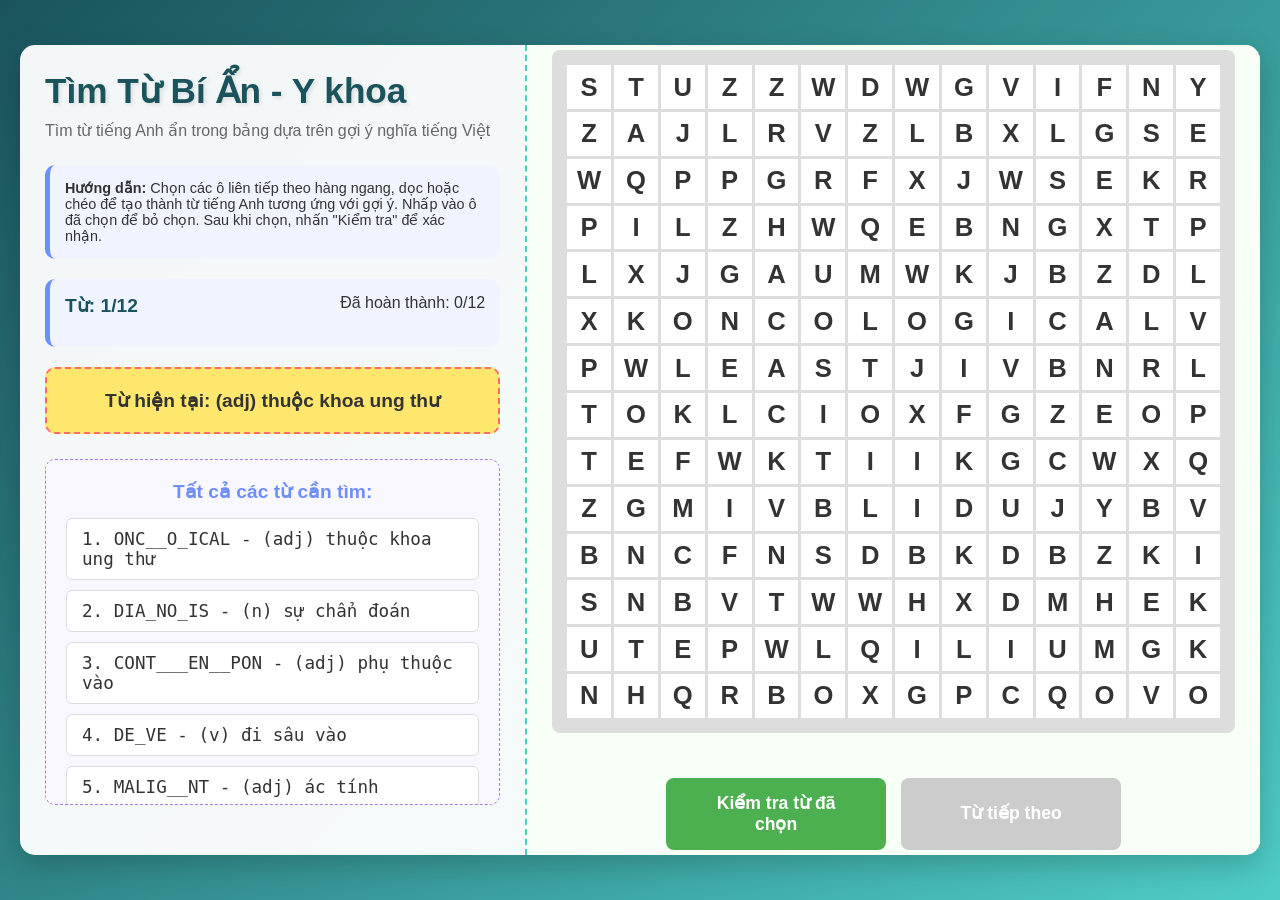
==== index.html @ 39b3ceda "Add files via upload" ====
<!DOCTYPE html>
<html lang="vi">
<head>
    <meta charset="UTF-8">
    <meta name="viewport" content="width=device-width, initial-scale=1.0">
    <title>Tìm Từ Bí Ẩn - Y khoa</title>
    <style>
        * {
            box-sizing: border-box;
            font-family: 'Segoe UI', Tahoma, Geneva, Verdana, sans-serif;
            margin: 0;
            padding: 0;
        }
        
        body {
            background: linear-gradient(135deg, #1a535c, #4ecdc4);
            min-height: 100vh;
            display: flex;
            align-items: center;
            justify-content: center;
            padding: 20px;
            color: #333;
        }
        
        .container {
            display: flex;
            max-width: 1400px;
            width: 100%;
            background-color: rgba(255, 255, 255, 0.95);
            border-radius: 15px;
            box-shadow: 0 10px 30px rgba(0, 0, 0, 0.2);
            overflow: hidden;
            height: 90vh;
        }
        
        .left-panel {
            flex: 0.4;
            padding: 25px;
            display: flex;
            flex-direction: column;
            overflow-y: auto;
        }
        
        .right-panel {
            flex: 0.6;
            padding: 25px;
            display: flex;
            flex-direction: column;
            align-items: center;
            justify-content: center;
            background-color: #f7fff7;
            border-left: 2px dashed #4ecdc4;
        }
        
        h1 {
            color: #1a535c;
            margin-bottom: 10px;
            font-size: 2.2rem;
            text-shadow: 2px 2px 4px rgba(0, 0, 0, 0.1);
        }
        
        .subtitle {
            color: #666;
            margin-bottom: 25px;
            font-size: 1rem;
        }
        
        .game-info {
            display: flex;
            justify-content: space-between;
            margin-bottom: 20px;
            background-color: #f0f4ff;
            padding: 15px;
            border-radius: 10px;
            border-left: 5px solid #6e8efb;
        }
        
        .current-word {
            background-color: #ffe66d;
            padding: 20px;
            border-radius: 10px;
            margin-bottom: 25px;
            text-align: center;
            font-size: 1.2rem;
            font-weight: bold;
            border: 2px dashed #ff6b6b;
        }
        
        .hint-section {
            background-color: #f9f7ff;
            padding: 20px;
            border-radius: 10px;
            margin-bottom: 25px;
            border: 1px dashed #a777e3;
            flex-grow: 1;
            overflow-y: auto;
        }
        
        .hint-title {
            font-weight: bold;
            color: #6e8efb;
            margin-bottom: 15px;
            font-size: 1.2rem;
            text-align: center;
        }
        
        .hints {
            display: grid;
            grid-template-columns: 1fr;
            gap: 10px;
        }
        
        .hint-item {
            padding: 10px 15px;
            background-color: white;
            border-radius: 6px;
            border: 1px solid #ddd;
            transition: all 0.3s;
            font-family: monospace;
            font-size: 1.1rem;
        }
        
        .hint-item.found {
            background-color: #e6f7e9;
            border-color: #4CAF50;
            text-decoration: line-through;
            color: #2e7d32;
        }
        
        .game-board {
            display: grid;
            grid-template-columns: repeat(14, 1fr);
            gap: 3px;
            margin: 0 auto 25px;
            background-color: #ddd;
            padding: 15px;
            border-radius: 8px;
            width: 100%;
            max-width: 700px;
        }
        
        .cell {
            aspect-ratio: 1;
            display: flex;
            align-items: center;
            justify-content: center;
            background-color: white;
            font-weight: bold;
            font-size: 1.6rem;
            cursor: pointer;
            transition: all 0.2s;
            user-select: none;
            min-height: 40px;
        }
        
        .cell:hover {
            background-color: #f0f0f0;
            transform: scale(1.05);
        }
        
        .cell.selected {
            background-color: #b3e5fc;
        }
        
        .cell.found {
            background-color: #a5d6a7;
            color: #1b5e20;
        }
        
        .controls {
            display: flex;
            justify-content: center;
            gap: 15px;
            margin-top: 20px;
            width: 100%;
        }
        
        button {
            padding: 15px 30px;
            border: none;
            border-radius: 8px;
            font-weight: bold;
            cursor: pointer;
            transition: all 0.3s;
            font-size: 1.1rem;
            flex: 1;
            max-width: 220px;
        }
        
        #checkBtn {
            background-color: #4CAF50;
            color: white;
        }
        
        #checkBtn:hover {
            background-color: #388E3C;
            transform: translateY(-2px);
        }
        
        #nextBtn {
            background-color: #2196F3;
            color: white;
        }
        
        #nextBtn:hover {
            background-color: #1976D2;
            transform: translateY(-2px);
        }
        
        #nextBtn:disabled {
            background-color: #ccc;
            cursor: not-allowed;
            transform: none;
        }
        
        .message {
            margin-top: 20px;
            padding: 15px;
            border-radius: 8px;
            text-align: center;
            font-weight: bold;
            display: none;
            width: 100%;
        }
        
        .success {
            background-color: #e8f5e9;
            color: #2e7d32;
            border: 1px solid #4CAF50;
        }
        
        .error {
            background-color: #ffebee;
            color: #c62828;
            border: 1px solid #f44336;
        }
        
        .level-indicator {
            text-align: center;
            margin-bottom: 15px;
            font-size: 1.2rem;
            color: #1a535c;
            font-weight: bold;
        }
        
        .instructions {
            background-color: #f0f4ff;
            padding: 15px;
            border-radius: 10px;
            margin-bottom: 20px;
            font-size: 0.9rem;
            border-left: 5px solid #6e8efb;
        }
        
        .completion-message {
            text-align: center;
            font-size: 1.5rem;
            font-weight: bold;
            color: #1a535c;
            margin-top: 20px;
            display: none;
        }
        
        @media (max-width: 1200px) {
            .container {
                flex-direction: column;
                height: auto;
            }
            
            .right-panel {
                border-left: none;
                border-top: 2px dashed #4ecdc4;
            }
            
            .game-board {
                grid-template-columns: repeat(14, 1fr);
                gap: 2px;
                padding: 10px;
            }
            
            .cell {
                font-size: 1.4rem;
                min-height: 35px;
            }
        }
        
        @media (max-width: 768px) {
            .game-board {
                grid-template-columns: repeat(14, 1fr);
                gap: 1px;
                padding: 5px;
            }
            
            .cell {
                font-size: 1.2rem;
                min-height: 30px;
            }
            
            .hints {
                grid-template-columns: 1fr;
            }
            
            .controls {
                flex-direction: column;
                align-items: center;
            }
            
            button {
                width: 80%;
            }
        }
    </style>
</head>
<body>
    <div class="container">
        <div class="left-panel">
            <h1>Tìm Từ Bí Ẩn - Y khoa</h1>
            <p class="subtitle">Tìm từ tiếng Anh ẩn trong bảng dựa trên gợi ý nghĩa tiếng Việt</p>
            
            <div class="instructions">
                <p><strong>Hướng dẫn:</strong> Chọn các ô liên tiếp theo hàng ngang, dọc hoặc chéo để tạo thành từ tiếng Anh tương ứng với gợi ý. Nhấp vào ô đã chọn để bỏ chọn. Sau khi chọn, nhấn "Kiểm tra" để xác nhận.</p>
            </div>
            
            <div class="game-info">
                <div class="level-indicator">Từ: <span id="currentWordIndex">1</span>/12</div>
                <div class="score">Đã hoàn thành: <span id="foundCount">0</span>/12</div>
            </div>
            
            <div class="current-word">
                <span id="currentWordHint">Từ hiện tại: </span>
            </div>
            
            <div class="hint-section">
                <div class="hint-title">Tất cả các từ cần tìm:</div>
                <div class="hints" id="hintsContainer">
                    <!-- Các gợi ý sẽ được thêm bằng JavaScript -->
                </div>
            </div>
        </div>
        
        <div class="right-panel">
            <div class="game-board" id="gameBoard">
                <!-- Bảng chữ cái sẽ được tạo bằng JavaScript -->
            </div>
            
            <div class="controls">
                <button id="checkBtn">Kiểm tra từ đã chọn</button>
                <button id="nextBtn" disabled>Từ tiếp theo</button>
            </div>
            
            <div class="message" id="message"></div>
            <div class="completion-message" id="completionMessage">Chúc mừng! Bạn đã hoàn thành tất cả các từ!</div>
        </div>
    </div>

    <script>
        // Dữ liệu từ vựng và nghĩa (12 từ y khoa)
        const wordData = [
            { word: "ONCOLOGICAL", meaning: "(adj) thuộc khoa ung thư", found: false },
            { word: "DIAGNOSIS", meaning: "(n) sự chẩn đoán", found: false },
            { word: "CONTINGENTUPON", meaning: "(adj) phụ thuộc vào", found: false },
            { word: "DELVE", meaning: "(v) đi sâu vào", found: false },
            { word: "MALIGNANT", meaning: "(adj) ác tính", found: false },
            { word: "TUMORTISSUE", meaning: "(n) mô khối u", found: false },
            { word: "SQUAMOUS", meaning: "(adj) có vảy (ung thư tế bào vảy)", found: false },
            { word: "EPITHELIAL", meaning: "(adj) thuộc biểu mô (ung thư biểu mô)", found: false },
            { word: "PROGNOSIS", meaning: "(n) sự tiên lượng", found: false },
            { word: "MUTATION", meaning: "(n) sự đột biến", found: false },
            { word: "EVIDENCE", meaning: "(n) bằng chứng", found: false },
            { word: "SCRUPULOUS", meaning: "(adj) tỉ mỉ, cẩn trọng", found: false }
        ];

        // Cấu hình game
        const config = {
            boardSize: 14,
            currentWordIndex: 0,
            selectedCells: [],
            foundWords: 0,
            currentWordPositions: [],
            selectionDirection: null // 'horizontal', 'vertical', 'diagonal'
        };

        // Khởi tạo game
        function initGame() {
            createHints();
            setupEventListeners();
            loadWord(0);
        }

        // Tạo danh sách gợi ý với một số ký tự bị ẩn
        function createHints() {
            const hintsContainer = document.getElementById('hintsContainer');
            hintsContainer.innerHTML = '';
            
            wordData.forEach((item, index) => {
                const hintElement = document.createElement('div');
                hintElement.className = `hint-item ${item.found ? 'found' : ''}`;
                
                // Tạo phiên bản từ với một số ký tự bị ẩn
                const hiddenWord = hideSomeLetters(item.word);
                hintElement.textContent = `${index + 1}. ${hiddenWord} - ${item.meaning}`;
                hintElement.dataset.word = item.word;
                
                hintsContainer.appendChild(hintElement);
            });
        }

        // Ẩn một số ký tự trong từ (thay bằng dấu gạch dưới)
        function hideSomeLetters(word) {
            // Giữ lại ít nhất 2 ký tự đầu và 2 ký tự cuối
            const keepStart = 2;
            const keepEnd = 2;
            
            // Nếu từ quá ngắn, không ẩn ký tự nào
            if (word.length <= keepStart + keepEnd) {
                return word;
            }
            
            // Số ký tự có thể ẩn
            const canHide = word.length - keepStart - keepEnd;
            // Ẩn khoảng 40-60% số ký tự có thể ẩn
            const hideCount = Math.max(1, Math.floor(canHide * (0.4 + Math.random() * 0.2)));
            
            // Tạo mảng ký tự
            let chars = word.split('');
            
            // Tạo danh sách các vị trí có thể ẩn (không phải ký tự đầu và cuối)
            let possiblePositions = [];
            for (let i = keepStart; i < word.length - keepEnd; i++) {
                possiblePositions.push(i);
            }
            
            // Xáo trộn danh sách vị trí
            for (let i = possiblePositions.length - 1; i > 0; i--) {
                const j = Math.floor(Math.random() * (i + 1));
                [possiblePositions[i], possiblePositions[j]] = [possiblePositions[j], possiblePositions[i]];
            }
            
            // Ẩn các ký tự ở các vị trí đã chọn
            for (let i = 0; i < hideCount && i < possiblePositions.length; i++) {
                chars[possiblePositions[i]] = '_';
            }
            
            return chars.join('');
        }

        // Tải từ mới
        function loadWord(index) {
            if (index >= wordData.length) {
                showCompletionMessage();
                return;
            }
            
            config.currentWordIndex = index;
            config.selectedCells = [];
            config.currentWordPositions = [];
            config.selectionDirection = null;
            
            const currentWord = wordData[index];
            document.getElementById('currentWordIndex').textContent = index + 1;
            document.getElementById('currentWordHint').textContent = `Từ hiện tại: ${currentWord.meaning}`;
            
            createBoard();
            placeWordOnBoard(currentWord.word);
            updateUI();
            
            document.getElementById('nextBtn').disabled = true;
        }

        // Tạo bảng chữ cái
        function createBoard() {
            const gameBoard = document.getElementById('gameBoard');
            gameBoard.innerHTML = '';
            gameBoard.style.gridTemplateColumns = `repeat(${config.boardSize}, 1fr)`;
            
            // Tạo bảng với chữ cái ngẫu nhiên
            for (let i = 0; i < config.boardSize * config.boardSize; i++) {
                const cell = document.createElement('div');
                cell.className = 'cell';
                cell.textContent = getRandomLetter();
                cell.dataset.index = i;
                
                cell.addEventListener('click', () => {
                    handleCellClick(cell);
                });
                
                gameBoard.appendChild(cell);
            }
        }

        // Lấy chữ cái ngẫu nhiên
        function getRandomLetter() {
            const alphabet = 'ABCDEFGHIJKLMNOPQRSTUVWXYZ';
            return alphabet[Math.floor(Math.random() * alphabet.length)];
        }

        // Đặt từ vào bảng
        function placeWordOnBoard(word) {
            // Chọn hướng ngẫu nhiên: 0 = ngang, 1 = dọc, 2 = chéo
            const direction = Math.floor(Math.random() * 3);
            let row, col;
            
            // Xác định vị trí bắt đầu sao cho từ vừa với bảng
            switch(direction) {
                case 0: // ngang
                    row = Math.floor(Math.random() * config.boardSize);
                    col = Math.floor(Math.random() * (config.boardSize - word.length));
                    break;
                case 1: // dọc
                    row = Math.floor(Math.random() * (config.boardSize - word.length));
                    col = Math.floor(Math.random() * config.boardSize);
                    break;
                case 2: // chéo
                    row = Math.floor(Math.random() * (config.boardSize - word.length));
                    col = Math.floor(Math.random() * (config.boardSize - word.length));
                    break;
            }
            
            // Đặt từ vào bảng
            for (let i = 0; i < word.length; i++) {
                let index;
                switch(direction) {
                    case 0: // ngang
                        index = row * config.boardSize + (col + i);
                        break;
                    case 1: // dọc
                        index = (row + i) * config.boardSize + col;
                        break;
                    case 2: // chéo
                        index = (row + i) * config.boardSize + (col + i);
                        break;
                }
                
                const cell = document.querySelector(`.cell[data-index="${index}"]`);
                if (cell) {
                    cell.textContent = word[i];
                    cell.dataset.isPartOfWord = true;
                    cell.dataset.word = word;
                    
                    // Lưu vị trí của từ
                    config.currentWordPositions.push(index);
                }
            }
        }

        // Xử lý khi nhấp vào ô
        function handleCellClick(cell) {
            const index = parseInt(cell.dataset.index);
            
            // Nếu ô đã được tìm thấy, không làm gì
            if (cell.classList.contains('found')) {
                return;
            }
            
            // Nếu ô đã được chọn, bỏ chọn nó
            if (config.selectedCells.includes(index)) {
                // Tìm vị trí của ô trong mảng selectedCells
                const pos = config.selectedCells.indexOf(index);
                
                // Nếu đây là ô cuối cùng, chỉ cần xóa nó
                if (pos === config.selectedCells.length - 1) {
                    config.selectedCells.pop();
                    cell.classList.remove('selected');
                    
                    // Nếu không còn ô nào được chọn, đặt lại hướng
                    if (config.selectedCells.length === 0) {
                        config.selectionDirection = null;
                    }
                } 
                // Nếu không phải ô cuối cùng, xóa tất cả các ô từ vị trí này trở đi
                else {
                    // Xóa tất cả các ô từ vị trí này trở đi
                    for (let i = config.selectedCells.length - 1; i >= pos; i--) {
                        const idx = config.selectedCells[i];
                        const c = document.querySelector(`.cell[data-index="${idx}"]`);
                        if (c) {
                            c.classList.remove('selected');
                        }
                    }
                    config.selectedCells.splice(pos);
                    
                    // Nếu không còn ô nào được chọn, đặt lại hướng
                    if (config.selectedCells.length === 0) {
                        config.selectionDirection = null;
                    }
                }
                
                return;
            }
            
            // Nếu đây là ô đầu tiên được chọn
            if (config.selectedCells.length === 0) {
                config.selectedCells.push(index);
                cell.classList.add('selected');
                return;
            }
            
            // Kiểm tra xem ô này có thể được chọn (phải thẳng hàng với các ô đã chọn)
            const lastIndex = config.selectedCells[config.selectedCells.length - 1];
            const isValid = isValidSelection(lastIndex, index);
            
            if (isValid) {
                config.selectedCells.push(index);
                cell.classList.add('selected');
            } else {
                showMessage("Các ô phải được chọn theo hàng ngang, dọc hoặc chéo!", 'error');
            }
        }

        // Kiểm tra xem ô được chọn có hợp lệ không
        function isValidSelection(lastIndex, newIndex) {
            const lastRow = Math.floor(lastIndex / config.boardSize);
            const lastCol = lastIndex % config.boardSize;
            const newRow = Math.floor(newIndex / config.boardSize);
            const newCol = newIndex % config.boardSize;
            
            // Nếu đây là ô thứ hai được chọn, xác định hướng
            if (config.selectedCells.length === 1) {
                const rowDiff = newRow - lastRow;
                const colDiff = newCol - lastCol;
                
                // Chỉ cho phép chọn theo hàng ngang, dọc hoặc chéo
                if ((rowDiff === 0 && Math.abs(colDiff) === 1) || // ngang
                    (colDiff === 0 && Math.abs(rowDiff) === 1) || // dọc
                    (Math.abs(rowDiff) === 1 && Math.abs(colDiff) === 1)) { // chéo
                    
                    // Lưu hướng chọn
                    config.selectionDirection = {
                        row: rowDiff,
                        col: colDiff
                    };
                    return true;
                }
                return false;
            }
            
            // Kiểm tra các ô tiếp theo phải theo đúng hướng đã xác định
            const expectedRow = lastRow + config.selectionDirection.row;
            const expectedCol = lastCol + config.selectionDirection.col;
            
            return newRow === expectedRow && newCol === expectedCol;
        }

        // Kiểm tra từ đã chọn
        function checkSelectedWord() {
            if (config.selectedCells.length === 0) {
                showMessage("Vui lòng chọn ít nhất một ô!", 'error');
                return;
            }
            
            // Lấy chữ cái từ các ô đã chọn
            let selectedWord = '';
            config.selectedCells.forEach(index => {
                const cell = document.querySelector(`.cell[data-index="${index}"]`);
                selectedWord += cell.textContent;
            });
            
            // Kiểm tra xem từ đã chọn có khớp với từ hiện tại không
            const currentWord = wordData[config.currentWordIndex].word;
            
            if (selectedWord === currentWord) {
                // Đánh dấu từ đã tìm thấy
                wordData[config.currentWordIndex].found = true;
                config.foundWords++;
                
                // Đánh dấu các ô đã chọn là đã tìm thấy
                config.selectedCells.forEach(index => {
                    const cell = document.querySelector(`.cell[data-index="${index}"]`);
                    cell.classList.remove('selected');
                    cell.classList.add('found');
                });
                
                config.selectedCells = [];
                
                showMessage(`Chúc mừng! Bạn đã tìm thấy từ "${currentWord}"`, 'success');
                updateUI();
                
                // Kích hoạt nút "Từ tiếp theo"
                document.getElementById('nextBtn').disabled = false;
                
                // Nếu đã tìm thấy tất cả các từ, hiển thị thông báo hoàn thành
                if (config.foundWords === wordData.length) {
                    showCompletionMessage();
                }
            } else {
                showMessage(`"${selectedWord}" không phải là từ đúng. Hãy thử lại!`, 'error');
                
                // Bỏ chọn tất cả các ô
                config.selectedCells.forEach(index => {
                    const cell = document.querySelector(`.cell[data-index="${index}"]`);
                    cell.classList.remove('selected');
                });
                
                config.selectedCells = [];
                config.selectionDirection = null;
            }
        }

        // Chuyển sang từ tiếp theo
        function nextWord() {
            if (config.currentWordIndex < wordData.length - 1) {
                loadWord(config.currentWordIndex + 1);
                showMessage(`Đã chuyển sang từ tiếp theo!`, 'success');
            } else {
                showCompletionMessage();
            }
        }

        // Hiển thị thông báo hoàn thành
        function showCompletionMessage() {
            document.getElementById('completionMessage').style.display = 'block';
            document.getElementById('nextBtn').disabled = true;
            showMessage("Chúc mừng! Bạn đã hoàn thành tất cả các từ!", 'success');
        }

        // Cập nhật giao diện
        function updateUI() {
            document.getElementById('foundCount').textContent = config.foundWords;
            
            // Cập nhật trạng thái gợi ý
            const hintItems = document.querySelectorAll('.hint-item');
            hintItems.forEach((item, index) => {
                if (wordData[index].found) {
                    item.classList.add('found');
                } else {
                    item.classList.remove('found');
                }
            });
        }

        // Hiển thị thông báo
        function showMessage(text, type) {
            const messageElement = document.getElementById('message');
            messageElement.textContent = text;
            messageElement.className = `message ${type}`;
            messageElement.style.display = 'block';
            
            setTimeout(() => {
                messageElement.style.display = 'none';
            }, 3000);
        }

        // Thiết lập sự kiện
        function setupEventListeners() {
            document.getElementById('checkBtn').addEventListener('click', checkSelectedWord);
            document.getElementById('nextBtn').addEventListener('click', nextWord);
        }

        // Khởi chạy game khi trang tải xong
        document.addEventListener('DOMContentLoaded', initGame);
    </script>
</body>
</html>
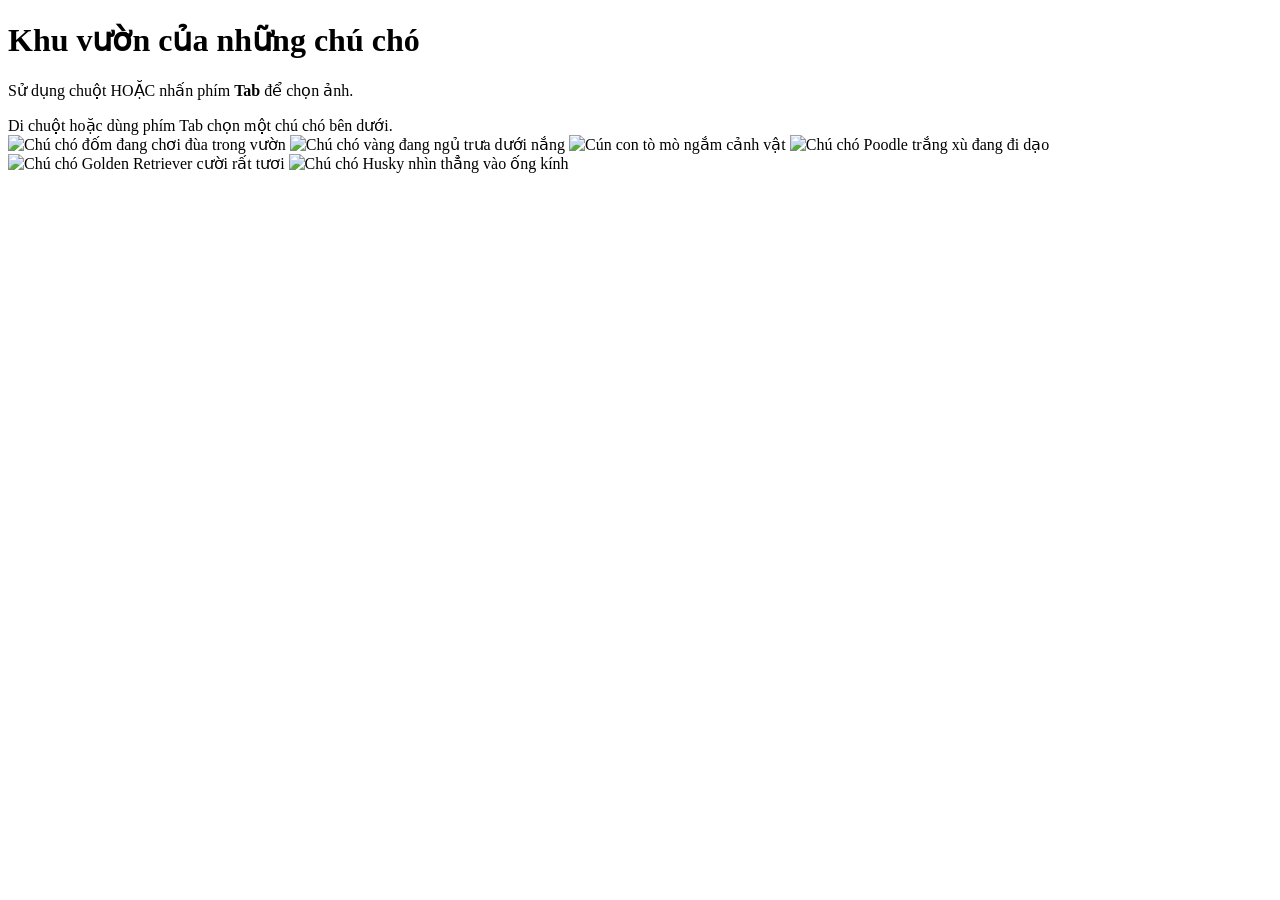
==== commit f7fd49ae: "Update index.html" ====
--- a/index.html
+++ b/index.html
@@ -3,751 +3,40 @@
 <head>
     <meta charset="UTF-8">
     <meta name="viewport" content="width=device-width, initial-scale=1.0">
-    <title>Tìm Từ Bí Ẩn - Y khoa</title>
-    <style>
-        * {
-            box-sizing: border-box;
-            font-family: 'Segoe UI', Tahoma, Geneva, Verdana, sans-serif;
-            margin: 0;
-            padding: 0;
-        }
-        
-        body {
-            background: linear-gradient(135deg, #1a535c, #4ecdc4);
-            min-height: 100vh;
-            display: flex;
-            align-items: center;
-            justify-content: center;
-            padding: 20px;
-            color: #333;
-        }
-        
-        .container {
-            display: flex;
-            max-width: 1400px;
-            width: 100%;
-            background-color: rgba(255, 255, 255, 0.95);
-            border-radius: 15px;
-            box-shadow: 0 10px 30px rgba(0, 0, 0, 0.2);
-            overflow: hidden;
-            height: 90vh;
-        }
-        
-        .left-panel {
-            flex: 0.4;
-            padding: 25px;
-            display: flex;
-            flex-direction: column;
-            overflow-y: auto;
-        }
-        
-        .right-panel {
-            flex: 0.6;
-            padding: 25px;
-            display: flex;
-            flex-direction: column;
-            align-items: center;
-            justify-content: center;
-            background-color: #f7fff7;
-            border-left: 2px dashed #4ecdc4;
-        }
-        
-        h1 {
-            color: #1a535c;
-            margin-bottom: 10px;
-            font-size: 2.2rem;
-            text-shadow: 2px 2px 4px rgba(0, 0, 0, 0.1);
-        }
-        
-        .subtitle {
-            color: #666;
-            margin-bottom: 25px;
-            font-size: 1rem;
-        }
-        
-        .game-info {
-            display: flex;
-            justify-content: space-between;
-            margin-bottom: 20px;
-            background-color: #f0f4ff;
-            padding: 15px;
-            border-radius: 10px;
-            border-left: 5px solid #6e8efb;
-        }
-        
-        .current-word {
-            background-color: #ffe66d;
-            padding: 20px;
-            border-radius: 10px;
-            margin-bottom: 25px;
-            text-align: center;
-            font-size: 1.2rem;
-            font-weight: bold;
-            border: 2px dashed #ff6b6b;
-        }
-        
-        .hint-section {
-            background-color: #f9f7ff;
-            padding: 20px;
-            border-radius: 10px;
-            margin-bottom: 25px;
-            border: 1px dashed #a777e3;
-            flex-grow: 1;
-            overflow-y: auto;
-        }
-        
-        .hint-title {
-            font-weight: bold;
-            color: #6e8efb;
-            margin-bottom: 15px;
-            font-size: 1.2rem;
-            text-align: center;
-        }
-        
-        .hints {
-            display: grid;
-            grid-template-columns: 1fr;
-            gap: 10px;
-        }
-        
-        .hint-item {
-            padding: 10px 15px;
-            background-color: white;
-            border-radius: 6px;
-            border: 1px solid #ddd;
-            transition: all 0.3s;
-            font-family: monospace;
-            font-size: 1.1rem;
-        }
-        
-        .hint-item.found {
-            background-color: #e6f7e9;
-            border-color: #4CAF50;
-            text-decoration: line-through;
-            color: #2e7d32;
-        }
-        
-        .game-board {
-            display: grid;
-            grid-template-columns: repeat(14, 1fr);
-            gap: 3px;
-            margin: 0 auto 25px;
-            background-color: #ddd;
-            padding: 15px;
-            border-radius: 8px;
-            width: 100%;
-            max-width: 700px;
-        }
-        
-        .cell {
-            aspect-ratio: 1;
-            display: flex;
-            align-items: center;
-            justify-content: center;
-            background-color: white;
-            font-weight: bold;
-            font-size: 1.6rem;
-            cursor: pointer;
-            transition: all 0.2s;
-            user-select: none;
-            min-height: 40px;
-        }
-        
-        .cell:hover {
-            background-color: #f0f0f0;
-            transform: scale(1.05);
-        }
-        
-        .cell.selected {
-            background-color: #b3e5fc;
-        }
-        
-        .cell.found {
-            background-color: #a5d6a7;
-            color: #1b5e20;
-        }
-        
-        .controls {
-            display: flex;
-            justify-content: center;
-            gap: 15px;
-            margin-top: 20px;
-            width: 100%;
-        }
-        
-        button {
-            padding: 15px 30px;
-            border: none;
-            border-radius: 8px;
-            font-weight: bold;
-            cursor: pointer;
-            transition: all 0.3s;
-            font-size: 1.1rem;
-            flex: 1;
-            max-width: 220px;
-        }
-        
-        #checkBtn {
-            background-color: #4CAF50;
-            color: white;
-        }
-        
-        #checkBtn:hover {
-            background-color: #388E3C;
-            transform: translateY(-2px);
-        }
-        
-        #nextBtn {
-            background-color: #2196F3;
-            color: white;
-        }
-        
-        #nextBtn:hover {
-            background-color: #1976D2;
-            transform: translateY(-2px);
-        }
-        
-        #nextBtn:disabled {
-            background-color: #ccc;
-            cursor: not-allowed;
-            transform: none;
-        }
-        
-        .message {
-            margin-top: 20px;
-            padding: 15px;
-            border-radius: 8px;
-            text-align: center;
-            font-weight: bold;
-            display: none;
-            width: 100%;
-        }
-        
-        .success {
-            background-color: #e8f5e9;
-            color: #2e7d32;
-            border: 1px solid #4CAF50;
-        }
-        
-        .error {
-            background-color: #ffebee;
-            color: #c62828;
-            border: 1px solid #f44336;
-        }
-        
-        .level-indicator {
-            text-align: center;
-            margin-bottom: 15px;
-            font-size: 1.2rem;
-            color: #1a535c;
-            font-weight: bold;
-        }
-        
-        .instructions {
-            background-color: #f0f4ff;
-            padding: 15px;
-            border-radius: 10px;
-            margin-bottom: 20px;
-            font-size: 0.9rem;
-            border-left: 5px solid #6e8efb;
-        }
-        
-        .completion-message {
-            text-align: center;
-            font-size: 1.5rem;
-            font-weight: bold;
-            color: #1a535c;
-            margin-top: 20px;
-            display: none;
-        }
-        
-        @media (max-width: 1200px) {
-            .container {
-                flex-direction: column;
-                height: auto;
-            }
-            
-            .right-panel {
-                border-left: none;
-                border-top: 2px dashed #4ecdc4;
-            }
-            
-            .game-board {
-                grid-template-columns: repeat(14, 1fr);
-                gap: 2px;
-                padding: 10px;
-            }
-            
-            .cell {
-                font-size: 1.4rem;
-                min-height: 35px;
-            }
-        }
-        
-        @media (max-width: 768px) {
-            .game-board {
-                grid-template-columns: repeat(14, 1fr);
-                gap: 1px;
-                padding: 5px;
-            }
-            
-            .cell {
-                font-size: 1.2rem;
-                min-height: 30px;
-            }
-            
-            .hints {
-                grid-template-columns: 1fr;
-            }
-            
-            .controls {
-                flex-direction: column;
-                align-items: center;
-            }
-            
-            button {
-                width: 80%;
-            }
-        }
-    </style>
+    <title>Khu vườn của những chú chó - Bản Nâng Cấp</title>
+    <link rel="stylesheet" href="css/style.css">
 </head>
 <body>
-    <div class="container">
-        <div class="left-panel">
-            <h1>Tìm Từ Bí Ẩn - Y khoa</h1>
-            <p class="subtitle">Tìm từ tiếng Anh ẩn trong bảng dựa trên gợi ý nghĩa tiếng Việt</p>
-            
-            <div class="instructions">
-                <p><strong>Hướng dẫn:</strong> Chọn các ô liên tiếp theo hàng ngang, dọc hoặc chéo để tạo thành từ tiếng Anh tương ứng với gợi ý. Nhấp vào ô đã chọn để bỏ chọn. Sau khi chọn, nhấn "Kiểm tra" để xác nhận.</p>
-            </div>
-            
-            <div class="game-info">
-                <div class="level-indicator">Từ: <span id="currentWordIndex">1</span>/12</div>
-                <div class="score">Đã hoàn thành: <span id="foundCount">0</span>/12</div>
-            </div>
-            
-            <div class="current-word">
-                <span id="currentWordHint">Từ hiện tại: </span>
-            </div>
-            
-            <div class="hint-section">
-                <div class="hint-title">Tất cả các từ cần tìm:</div>
-                <div class="hints" id="hintsContainer">
-                    <!-- Các gợi ý sẽ được thêm bằng JavaScript -->
-                </div>
-            </div>
-        </div>
-        
-        <div class="right-panel">
-            <div class="game-board" id="gameBoard">
-                <!-- Bảng chữ cái sẽ được tạo bằng JavaScript -->
-            </div>
-            
-            <div class="controls">
-                <button id="checkBtn">Kiểm tra từ đã chọn</button>
-                <button id="nextBtn" disabled>Từ tiếp theo</button>
-            </div>
-            
-            <div class="message" id="message"></div>
-            <div class="completion-message" id="completionMessage">Chúc mừng! Bạn đã hoàn thành tất cả các từ!</div>
-        </div>
+
+    <h1>Khu vườn của những chú chó</h1>
+    <p>Sử dụng chuột HOẶC nhấn phím <b>Tab</b> để chọn ảnh.</p>
+    
+    <!-- Khung hiển thị chính -->
+    <div id="main-container">
+        <span id="main-text">Di chuột hoặc dùng phím Tab chọn một chú chó bên dưới.</span>
     </div>
 
-    <script>
-        // Dữ liệu từ vựng và nghĩa (12 từ y khoa)
-        const wordData = [
-            { word: "ONCOLOGICAL", meaning: "(adj) thuộc khoa ung thư", found: false },
-            { word: "DIAGNOSIS", meaning: "(n) sự chẩn đoán", found: false },
-            { word: "CONTINGENTUPON", meaning: "(adj) phụ thuộc vào", found: false },
-            { word: "DELVE", meaning: "(v) đi sâu vào", found: false },
-            { word: "MALIGNANT", meaning: "(adj) ác tính", found: false },
-            { word: "TUMORTISSUE", meaning: "(n) mô khối u", found: false },
-            { word: "SQUAMOUS", meaning: "(adj) có vảy (ung thư tế bào vảy)", found: false },
-            { word: "EPITHELIAL", meaning: "(adj) thuộc biểu mô (ung thư biểu mô)", found: false },
-            { word: "PROGNOSIS", meaning: "(n) sự tiên lượng", found: false },
-            { word: "MUTATION", meaning: "(n) sự đột biến", found: false },
-            { word: "EVIDENCE", meaning: "(n) bằng chứng", found: false },
-            { word: "SCRUPULOUS", meaning: "(adj) tỉ mỉ, cẩn trọng", found: false }
-        ];
+    <!-- Danh sách 6 ảnh nhỏ -->
+    <div class="thumbnail-list">
+        <img src="https://images.unsplash.com/photo-1543466835-00a7907e9de1?w=400" 
+             alt="Chú chó đốm đang chơi đùa trong vườn" class="thumbnail">
+        
+        <img src="https://images.unsplash.com/photo-1583337130417-3346a1be7dee?w=400" 
+             alt="Chú chó vàng đang ngủ trưa dưới nắng" class="thumbnail">
+        
+        <img src="https://images.unsplash.com/photo-1517849845537-4d257902454a?w=400" 
+             alt="Cún con tò mò ngắm cảnh vật" class="thumbnail">
+             
+        <img src="https://images.unsplash.com/photo-1537151608828-ea2b11777ee8?w=400" 
+             alt="Chú chó Poodle trắng xù đang đi dạo" class="thumbnail">
+             
+        <img src="https://images.unsplash.com/photo-1518717758536-85ae29035b6d?w=400" 
+             alt="Chú chó Golden Retriever cười rất tươi" class="thumbnail">
+             
+        <img src="https://images.unsplash.com/photo-1477884213360-7e9d7dcc1e48?w=400" 
+             alt="Chú chó Husky nhìn thẳng vào ống kính" class="thumbnail">
+    </div>
 
-        // Cấu hình game
-        const config = {
-            boardSize: 14,
-            currentWordIndex: 0,
-            selectedCells: [],
-            foundWords: 0,
-            currentWordPositions: [],
-            selectionDirection: null // 'horizontal', 'vertical', 'diagonal'
-        };
-
-        // Khởi tạo game
-        function initGame() {
-            createHints();
-            setupEventListeners();
-            loadWord(0);
-        }
-
-        // Tạo danh sách gợi ý với một số ký tự bị ẩn
-        function createHints() {
-            const hintsContainer = document.getElementById('hintsContainer');
-            hintsContainer.innerHTML = '';
-            
-            wordData.forEach((item, index) => {
-                const hintElement = document.createElement('div');
-                hintElement.className = `hint-item ${item.found ? 'found' : ''}`;
-                
-                // Tạo phiên bản từ với một số ký tự bị ẩn
-                const hiddenWord = hideSomeLetters(item.word);
-                hintElement.textContent = `${index + 1}. ${hiddenWord} - ${item.meaning}`;
-                hintElement.dataset.word = item.word;
-                
-                hintsContainer.appendChild(hintElement);
-            });
-        }
-
-        // Ẩn một số ký tự trong từ (thay bằng dấu gạch dưới)
-        function hideSomeLetters(word) {
-            // Giữ lại ít nhất 2 ký tự đầu và 2 ký tự cuối
-            const keepStart = 2;
-            const keepEnd = 2;
-            
-            // Nếu từ quá ngắn, không ẩn ký tự nào
-            if (word.length <= keepStart + keepEnd) {
-                return word;
-            }
-            
-            // Số ký tự có thể ẩn
-            const canHide = word.length - keepStart - keepEnd;
-            // Ẩn khoảng 40-60% số ký tự có thể ẩn
-            const hideCount = Math.max(1, Math.floor(canHide * (0.4 + Math.random() * 0.2)));
-            
-            // Tạo mảng ký tự
-            let chars = word.split('');
-            
-            // Tạo danh sách các vị trí có thể ẩn (không phải ký tự đầu và cuối)
-            let possiblePositions = [];
-            for (let i = keepStart; i < word.length - keepEnd; i++) {
-                possiblePositions.push(i);
-            }
-            
-            // Xáo trộn danh sách vị trí
-            for (let i = possiblePositions.length - 1; i > 0; i--) {
-                const j = Math.floor(Math.random() * (i + 1));
-                [possiblePositions[i], possiblePositions[j]] = [possiblePositions[j], possiblePositions[i]];
-            }
-            
-            // Ẩn các ký tự ở các vị trí đã chọn
-            for (let i = 0; i < hideCount && i < possiblePositions.length; i++) {
-                chars[possiblePositions[i]] = '_';
-            }
-            
-            return chars.join('');
-        }
-
-        // Tải từ mới
-        function loadWord(index) {
-            if (index >= wordData.length) {
-                showCompletionMessage();
-                return;
-            }
-            
-            config.currentWordIndex = index;
-            config.selectedCells = [];
-            config.currentWordPositions = [];
-            config.selectionDirection = null;
-            
-            const currentWord = wordData[index];
-            document.getElementById('currentWordIndex').textContent = index + 1;
-            document.getElementById('currentWordHint').textContent = `Từ hiện tại: ${currentWord.meaning}`;
-            
-            createBoard();
-            placeWordOnBoard(currentWord.word);
-            updateUI();
-            
-            document.getElementById('nextBtn').disabled = true;
-        }
-
-        // Tạo bảng chữ cái
-        function createBoard() {
-            const gameBoard = document.getElementById('gameBoard');
-            gameBoard.innerHTML = '';
-            gameBoard.style.gridTemplateColumns = `repeat(${config.boardSize}, 1fr)`;
-            
-            // Tạo bảng với chữ cái ngẫu nhiên
-            for (let i = 0; i < config.boardSize * config.boardSize; i++) {
-                const cell = document.createElement('div');
-                cell.className = 'cell';
-                cell.textContent = getRandomLetter();
-                cell.dataset.index = i;
-                
-                cell.addEventListener('click', () => {
-                    handleCellClick(cell);
-                });
-                
-                gameBoard.appendChild(cell);
-            }
-        }
-
-        // Lấy chữ cái ngẫu nhiên
-        function getRandomLetter() {
-            const alphabet = 'ABCDEFGHIJKLMNOPQRSTUVWXYZ';
-            return alphabet[Math.floor(Math.random() * alphabet.length)];
-        }
-
-        // Đặt từ vào bảng
-        function placeWordOnBoard(word) {
-            // Chọn hướng ngẫu nhiên: 0 = ngang, 1 = dọc, 2 = chéo
-            const direction = Math.floor(Math.random() * 3);
-            let row, col;
-            
-            // Xác định vị trí bắt đầu sao cho từ vừa với bảng
-            switch(direction) {
-                case 0: // ngang
-                    row = Math.floor(Math.random() * config.boardSize);
-                    col = Math.floor(Math.random() * (config.boardSize - word.length));
-                    break;
-                case 1: // dọc
-                    row = Math.floor(Math.random() * (config.boardSize - word.length));
-                    col = Math.floor(Math.random() * config.boardSize);
-                    break;
-                case 2: // chéo
-                    row = Math.floor(Math.random() * (config.boardSize - word.length));
-                    col = Math.floor(Math.random() * (config.boardSize - word.length));
-                    break;
-            }
-            
-            // Đặt từ vào bảng
-            for (let i = 0; i < word.length; i++) {
-                let index;
-                switch(direction) {
-                    case 0: // ngang
-                        index = row * config.boardSize + (col + i);
-                        break;
-                    case 1: // dọc
-                        index = (row + i) * config.boardSize + col;
-                        break;
-                    case 2: // chéo
-                        index = (row + i) * config.boardSize + (col + i);
-                        break;
-                }
-                
-                const cell = document.querySelector(`.cell[data-index="${index}"]`);
-                if (cell) {
-                    cell.textContent = word[i];
-                    cell.dataset.isPartOfWord = true;
-                    cell.dataset.word = word;
-                    
-                    // Lưu vị trí của từ
-                    config.currentWordPositions.push(index);
-                }
-            }
-        }
-
-        // Xử lý khi nhấp vào ô
-        function handleCellClick(cell) {
-            const index = parseInt(cell.dataset.index);
-            
-            // Nếu ô đã được tìm thấy, không làm gì
-            if (cell.classList.contains('found')) {
-                return;
-            }
-            
-            // Nếu ô đã được chọn, bỏ chọn nó
-            if (config.selectedCells.includes(index)) {
-                // Tìm vị trí của ô trong mảng selectedCells
-                const pos = config.selectedCells.indexOf(index);
-                
-                // Nếu đây là ô cuối cùng, chỉ cần xóa nó
-                if (pos === config.selectedCells.length - 1) {
-                    config.selectedCells.pop();
-                    cell.classList.remove('selected');
-                    
-                    // Nếu không còn ô nào được chọn, đặt lại hướng
-                    if (config.selectedCells.length === 0) {
-                        config.selectionDirection = null;
-                    }
-                } 
-                // Nếu không phải ô cuối cùng, xóa tất cả các ô từ vị trí này trở đi
-                else {
-                    // Xóa tất cả các ô từ vị trí này trở đi
-                    for (let i = config.selectedCells.length - 1; i >= pos; i--) {
-                        const idx = config.selectedCells[i];
-                        const c = document.querySelector(`.cell[data-index="${idx}"]`);
-                        if (c) {
-                            c.classList.remove('selected');
-                        }
-                    }
-                    config.selectedCells.splice(pos);
-                    
-                    // Nếu không còn ô nào được chọn, đặt lại hướng
-                    if (config.selectedCells.length === 0) {
-                        config.selectionDirection = null;
-                    }
-                }
-                
-                return;
-            }
-            
-            // Nếu đây là ô đầu tiên được chọn
-            if (config.selectedCells.length === 0) {
-                config.selectedCells.push(index);
-                cell.classList.add('selected');
-                return;
-            }
-            
-            // Kiểm tra xem ô này có thể được chọn (phải thẳng hàng với các ô đã chọn)
-            const lastIndex = config.selectedCells[config.selectedCells.length - 1];
-            const isValid = isValidSelection(lastIndex, index);
-            
-            if (isValid) {
-                config.selectedCells.push(index);
-                cell.classList.add('selected');
-            } else {
-                showMessage("Các ô phải được chọn theo hàng ngang, dọc hoặc chéo!", 'error');
-            }
-        }
-
-        // Kiểm tra xem ô được chọn có hợp lệ không
-        function isValidSelection(lastIndex, newIndex) {
-            const lastRow = Math.floor(lastIndex / config.boardSize);
-            const lastCol = lastIndex % config.boardSize;
-            const newRow = Math.floor(newIndex / config.boardSize);
-            const newCol = newIndex % config.boardSize;
-            
-            // Nếu đây là ô thứ hai được chọn, xác định hướng
-            if (config.selectedCells.length === 1) {
-                const rowDiff = newRow - lastRow;
-                const colDiff = newCol - lastCol;
-                
-                // Chỉ cho phép chọn theo hàng ngang, dọc hoặc chéo
-                if ((rowDiff === 0 && Math.abs(colDiff) === 1) || // ngang
-                    (colDiff === 0 && Math.abs(rowDiff) === 1) || // dọc
-                    (Math.abs(rowDiff) === 1 && Math.abs(colDiff) === 1)) { // chéo
-                    
-                    // Lưu hướng chọn
-                    config.selectionDirection = {
-                        row: rowDiff,
-                        col: colDiff
-                    };
-                    return true;
-                }
-                return false;
-            }
-            
-            // Kiểm tra các ô tiếp theo phải theo đúng hướng đã xác định
-            const expectedRow = lastRow + config.selectionDirection.row;
-            const expectedCol = lastCol + config.selectionDirection.col;
-            
-            return newRow === expectedRow && newCol === expectedCol;
-        }
-
-        // Kiểm tra từ đã chọn
-        function checkSelectedWord() {
-            if (config.selectedCells.length === 0) {
-                showMessage("Vui lòng chọn ít nhất một ô!", 'error');
-                return;
-            }
-            
-            // Lấy chữ cái từ các ô đã chọn
-            let selectedWord = '';
-            config.selectedCells.forEach(index => {
-                const cell = document.querySelector(`.cell[data-index="${index}"]`);
-                selectedWord += cell.textContent;
-            });
-            
-            // Kiểm tra xem từ đã chọn có khớp với từ hiện tại không
-            const currentWord = wordData[config.currentWordIndex].word;
-            
-            if (selectedWord === currentWord) {
-                // Đánh dấu từ đã tìm thấy
-                wordData[config.currentWordIndex].found = true;
-                config.foundWords++;
-                
-                // Đánh dấu các ô đã chọn là đã tìm thấy
-                config.selectedCells.forEach(index => {
-                    const cell = document.querySelector(`.cell[data-index="${index}"]`);
-                    cell.classList.remove('selected');
-                    cell.classList.add('found');
-                });
-                
-                config.selectedCells = [];
-                
-                showMessage(`Chúc mừng! Bạn đã tìm thấy từ "${currentWord}"`, 'success');
-                updateUI();
-                
-                // Kích hoạt nút "Từ tiếp theo"
-                document.getElementById('nextBtn').disabled = false;
-                
-                // Nếu đã tìm thấy tất cả các từ, hiển thị thông báo hoàn thành
-                if (config.foundWords === wordData.length) {
-                    showCompletionMessage();
-                }
-            } else {
-                showMessage(`"${selectedWord}" không phải là từ đúng. Hãy thử lại!`, 'error');
-                
-                // Bỏ chọn tất cả các ô
-                config.selectedCells.forEach(index => {
-                    const cell = document.querySelector(`.cell[data-index="${index}"]`);
-                    cell.classList.remove('selected');
-                });
-                
-                config.selectedCells = [];
-                config.selectionDirection = null;
-            }
-        }
-
-        // Chuyển sang từ tiếp theo
-        function nextWord() {
-            if (config.currentWordIndex < wordData.length - 1) {
-                loadWord(config.currentWordIndex + 1);
-                showMessage(`Đã chuyển sang từ tiếp theo!`, 'success');
-            } else {
-                showCompletionMessage();
-            }
-        }
-
-        // Hiển thị thông báo hoàn thành
-        function showCompletionMessage() {
-            document.getElementById('completionMessage').style.display = 'block';
-            document.getElementById('nextBtn').disabled = true;
-            showMessage("Chúc mừng! Bạn đã hoàn thành tất cả các từ!", 'success');
-        }
-
-        // Cập nhật giao diện
-        function updateUI() {
-            document.getElementById('foundCount').textContent = config.foundWords;
-            
-            // Cập nhật trạng thái gợi ý
-            const hintItems = document.querySelectorAll('.hint-item');
-            hintItems.forEach((item, index) => {
-                if (wordData[index].found) {
-                    item.classList.add('found');
-                } else {
-                    item.classList.remove('found');
-                }
-            });
-        }
-
-        // Hiển thị thông báo
-        function showMessage(text, type) {
-            const messageElement = document.getElementById('message');
-            messageElement.textContent = text;
-            messageElement.className = `message ${type}`;
-            messageElement.style.display = 'block';
-            
-            setTimeout(() => {
-                messageElement.style.display = 'none';
-            }, 3000);
-        }
-
-        // Thiết lập sự kiện
-        function setupEventListeners() {
-            document.getElementById('checkBtn').addEventListener('click', checkSelectedWord);
-            document.getElementById('nextBtn').addEventListener('click', nextWord);
-        }
-
-        // Khởi chạy game khi trang tải xong
-        document.addEventListener('DOMContentLoaded', initGame);
-    </script>
+    <script src="js/script.js"></script>
 </body>
-</html>+</html>
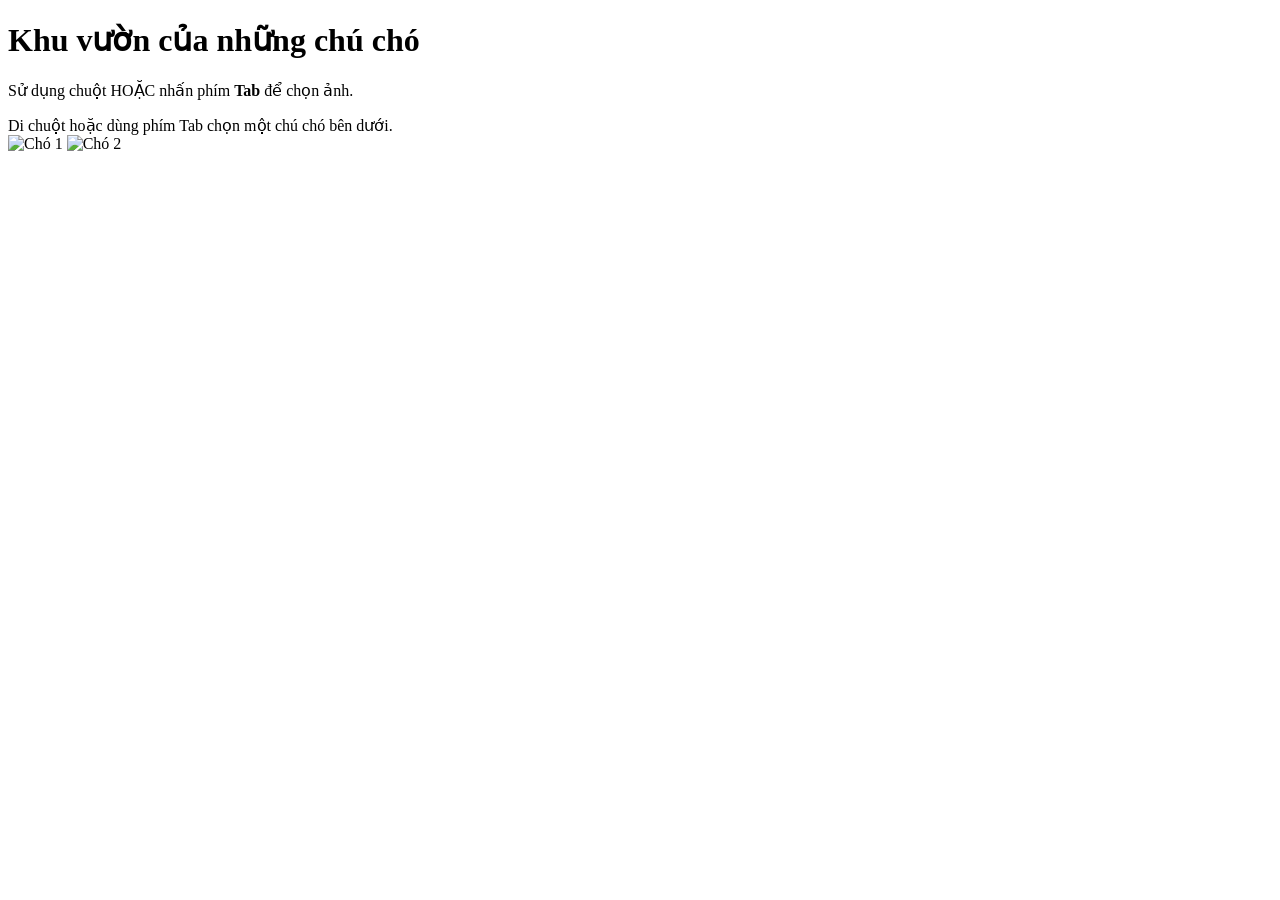
==== commit 48906053: "Update index.html" ====
--- a/index.html
+++ b/index.html
@@ -3,7 +3,8 @@
 <head>
     <meta charset="UTF-8">
     <meta name="viewport" content="width=device-width, initial-scale=1.0">
-    <title>Khu vườn của những chú chó - Bản Nâng Cấp</title>
+    <title>Khu vườn của những chú chó</title>
+    <!-- CHÚ Ý DÒNG NÀY: Phải đúng đường dẫn tới file css -->
     <link rel="stylesheet" href="css/style.css">
 </head>
 <body>
@@ -11,30 +12,15 @@
     <h1>Khu vườn của những chú chó</h1>
     <p>Sử dụng chuột HOẶC nhấn phím <b>Tab</b> để chọn ảnh.</p>
     
-    <!-- Khung hiển thị chính -->
     <div id="main-container">
         <span id="main-text">Di chuột hoặc dùng phím Tab chọn một chú chó bên dưới.</span>
     </div>
 
-    <!-- Danh sách 6 ảnh nhỏ -->
     <div class="thumbnail-list">
-        <img src="https://images.unsplash.com/photo-1543466835-00a7907e9de1?w=400" 
-             alt="Chú chó đốm đang chơi đùa trong vườn" class="thumbnail">
-        
-        <img src="https://images.unsplash.com/photo-1583337130417-3346a1be7dee?w=400" 
-             alt="Chú chó vàng đang ngủ trưa dưới nắng" class="thumbnail">
-        
-        <img src="https://images.unsplash.com/photo-1517849845537-4d257902454a?w=400" 
-             alt="Cún con tò mò ngắm cảnh vật" class="thumbnail">
-             
-        <img src="https://images.unsplash.com/photo-1537151608828-ea2b11777ee8?w=400" 
-             alt="Chú chó Poodle trắng xù đang đi dạo" class="thumbnail">
-             
-        <img src="https://images.unsplash.com/photo-1518717758536-85ae29035b6d?w=400" 
-             alt="Chú chó Golden Retriever cười rất tươi" class="thumbnail">
-             
-        <img src="https://images.unsplash.com/photo-1477884213360-7e9d7dcc1e48?w=400" 
-             alt="Chú chó Husky nhìn thẳng vào ống kính" class="thumbnail">
+        <!-- 6 thẻ img của bạn ở đây -->
+        <img src="link_anh_1" alt="Chó 1" class="thumbnail">
+        <img src="link_anh_2" alt="Chó 2" class="thumbnail">
+        <!-- ... -->
     </div>
 
     <script src="js/script.js"></script>
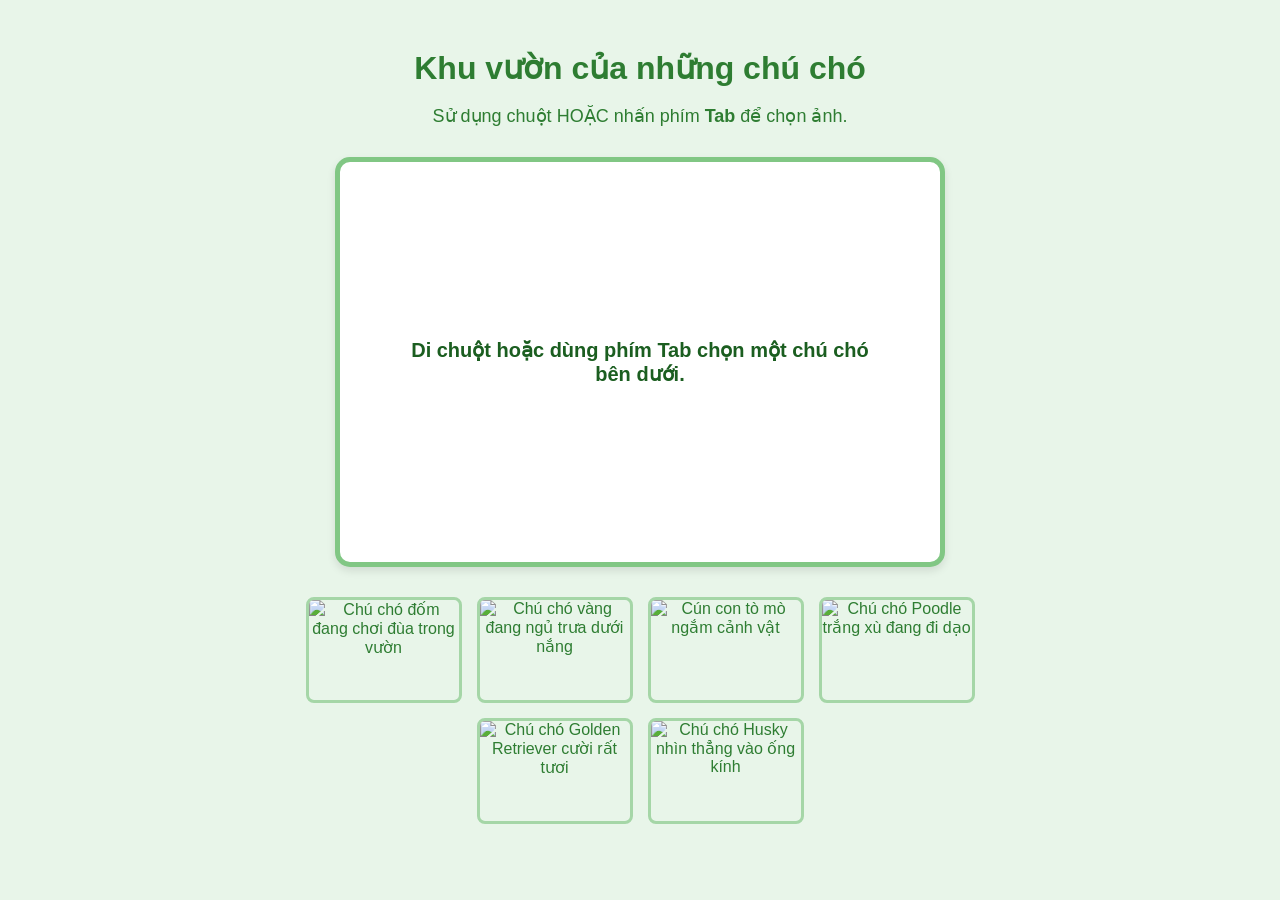
==== commit 5fe22843: "Update index.html" ====
--- a/index.html
+++ b/index.html
@@ -3,8 +3,7 @@
 <head>
     <meta charset="UTF-8">
     <meta name="viewport" content="width=device-width, initial-scale=1.0">
-    <title>Khu vườn của những chú chó</title>
-    <!-- CHÚ Ý DÒNG NÀY: Phải đúng đường dẫn tới file css -->
+    <title>Khu vườn của những chú chó - Bản Nâng Cấp</title>
     <link rel="stylesheet" href="css/style.css">
 </head>
 <body>
@@ -12,15 +11,30 @@
     <h1>Khu vườn của những chú chó</h1>
     <p>Sử dụng chuột HOẶC nhấn phím <b>Tab</b> để chọn ảnh.</p>
     
+    <!-- Khung hiển thị chính -->
     <div id="main-container">
         <span id="main-text">Di chuột hoặc dùng phím Tab chọn một chú chó bên dưới.</span>
     </div>
 
+    <!-- Danh sách 6 ảnh nhỏ -->
     <div class="thumbnail-list">
-        <!-- 6 thẻ img của bạn ở đây -->
-        <img src="link_anh_1" alt="Chó 1" class="thumbnail">
-        <img src="link_anh_2" alt="Chó 2" class="thumbnail">
-        <!-- ... -->
+        <img src="https://images.unsplash.com/photo-1543466835-00a7907e9de1?w=400" 
+             alt="Chú chó đốm đang chơi đùa trong vườn" class="thumbnail">
+        
+        <img src="https://images.unsplash.com/photo-1583337130417-3346a1be7dee?w=400" 
+             alt="Chú chó vàng đang ngủ trưa dưới nắng" class="thumbnail">
+        
+        <img src="https://images.unsplash.com/photo-1517849845537-4d257902454a?w=400" 
+             alt="Cún con tò mò ngắm cảnh vật" class="thumbnail">
+             
+        <img src="https://images.unsplash.com/photo-1537151608828-ea2b11777ee8?w=400" 
+             alt="Chú chó Poodle trắng xù đang đi dạo" class="thumbnail">
+             
+        <img src="https://images.unsplash.com/photo-1518717758536-85ae29035b6d?w=400" 
+             alt="Chú chó Golden Retriever cười rất tươi" class="thumbnail">
+             
+        <img src="https://images.unsplash.com/photo-1477884213360-7e9d7dcc1e48?w=400" 
+             alt="Chú chó Husky nhìn thẳng vào ống kính" class="thumbnail">
     </div>
 
     <script src="js/script.js"></script>
--- a/css/style.css
+++ b/css/style.css
@@ -0,0 +1,70 @@
+body {
+    font-family: 'Segoe UI', Tahoma, Geneva, Verdana, sans-serif;
+    text-align: center;
+    background-color: #e8f5e9;
+    padding: 20px;
+    color: #2e7d32;
+}
+
+h1 { margin-bottom: 10px; }
+p { margin-bottom: 30px; font-size: 18px; }
+
+#main-container {
+    width: 600px;
+    height: 400px;
+    margin: 0 auto 30px;
+    background-color: #fff;
+    background-size: cover;
+    background-position: center;
+    border: 5px solid #81c784;
+    border-radius: 15px;
+    display: flex;
+    align-items: center;
+    justify-content: center;
+    box-shadow: 0 4px 8px rgba(0,0,0,0.1);
+    transition: background-image 0.4s ease-in-out;
+}
+
+#main-text {
+    background-color: rgba(255, 255, 255, 0.85);
+    padding: 10px 20px;
+    border-radius: 8px;
+    font-size: 20px;
+    font-weight: bold;
+    color: #1b5e20;
+    max-width: 80%;
+}
+
+/* Cập nhật để chứa 6 ảnh gọn gàng hơn */
+.thumbnail-list {
+    display: flex;
+    flex-wrap: wrap; /* Tự động xuống dòng nếu không đủ chỗ */
+    justify-content: center;
+    gap: 15px;
+    max-width: 800px;
+    margin: 0 auto;
+}
+
+.thumbnail {
+    width: 150px;
+    height: 100px;
+    object-fit: cover;
+    border: 3px solid #a5d6a7;
+    border-radius: 8px;
+    cursor: pointer;
+    transition: transform 0.3s, border-color 0.3s, outline 0.1s;
+}
+
+/* Hiệu ứng khi di chuột (Hover) */
+.thumbnail:hover {
+    transform: scale(1.1);
+    border-color: #2e7d32;
+    box-shadow: 0 4px 8px rgba(0,0,0,0.2);
+}
+
+/* YÊU CẦU BÀI TẬP: Hiệu ứng khi dùng phím Tab (Focus) */
+.thumbnail:focus {
+    outline: 4px solid #ff9800; /* Viền màu cam nổi bật */
+    transform: scale(1.1);
+    border-color: #2e7d32;
+}
